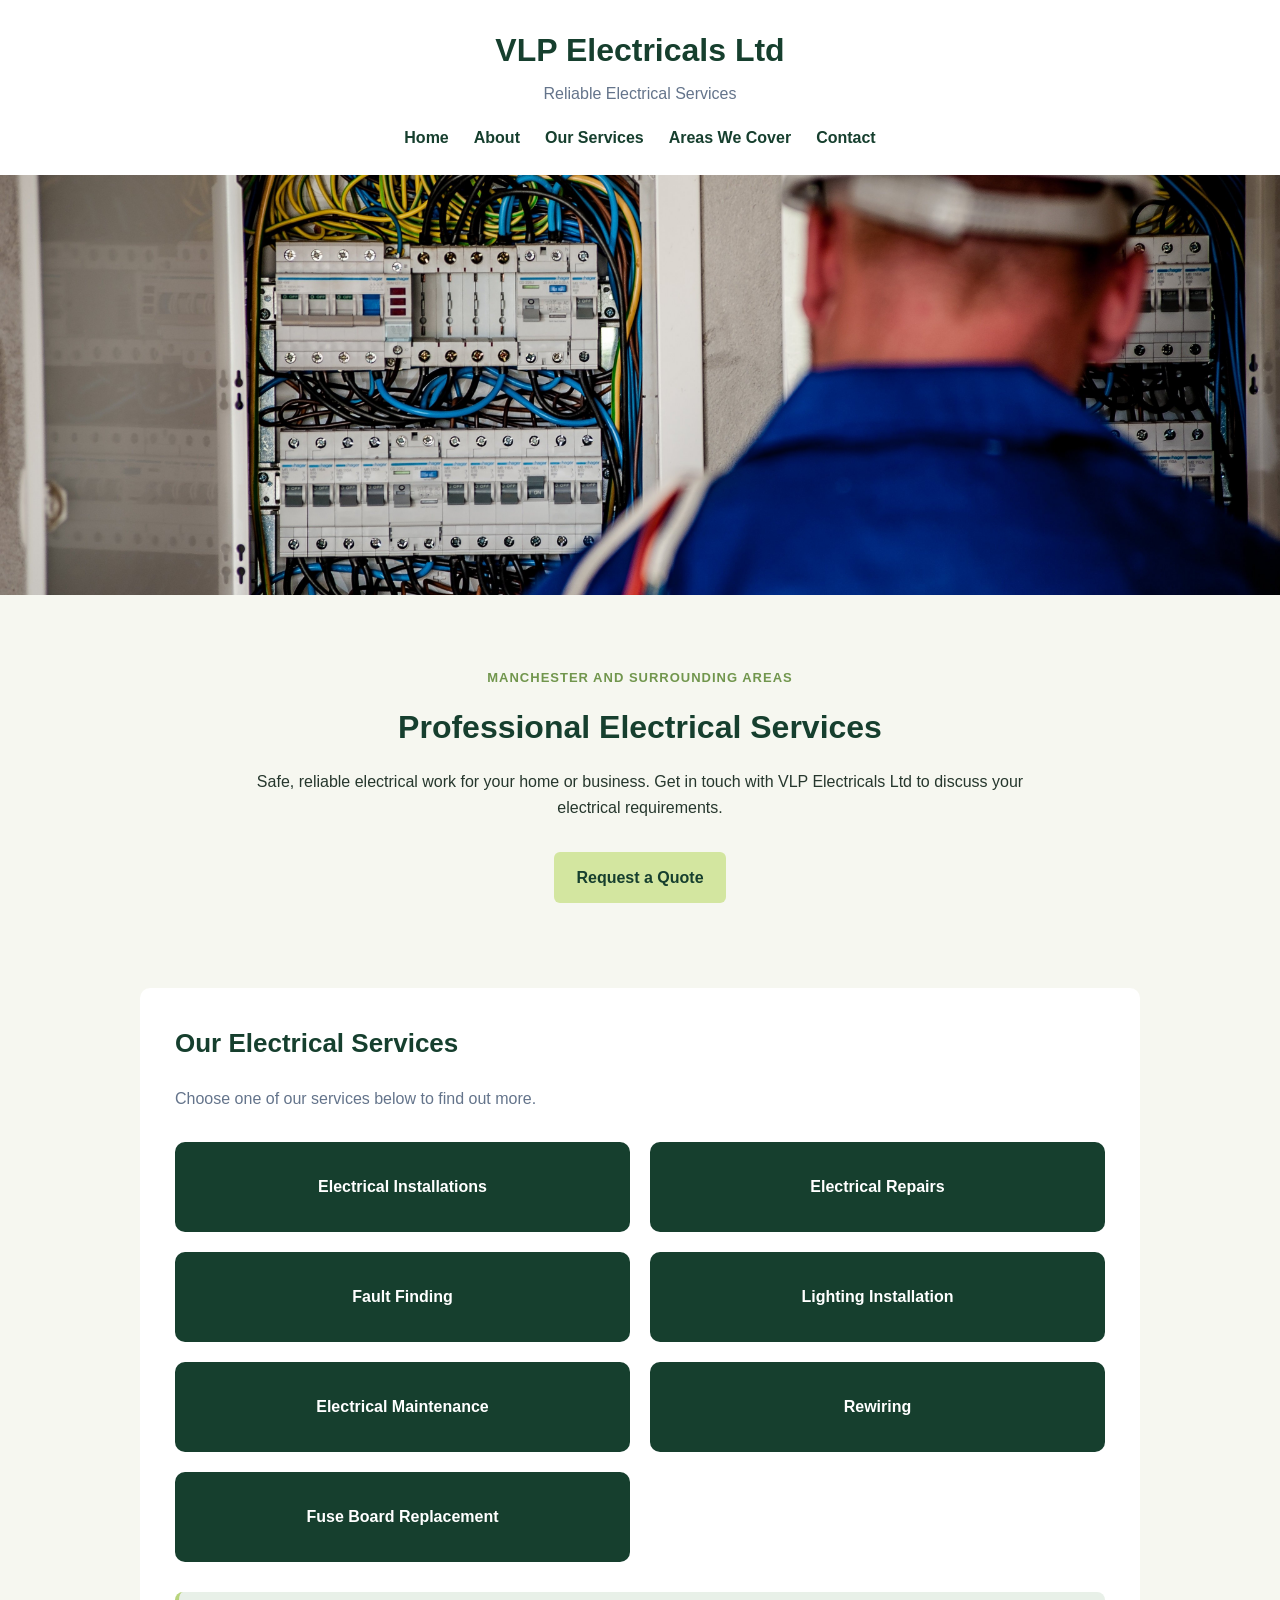
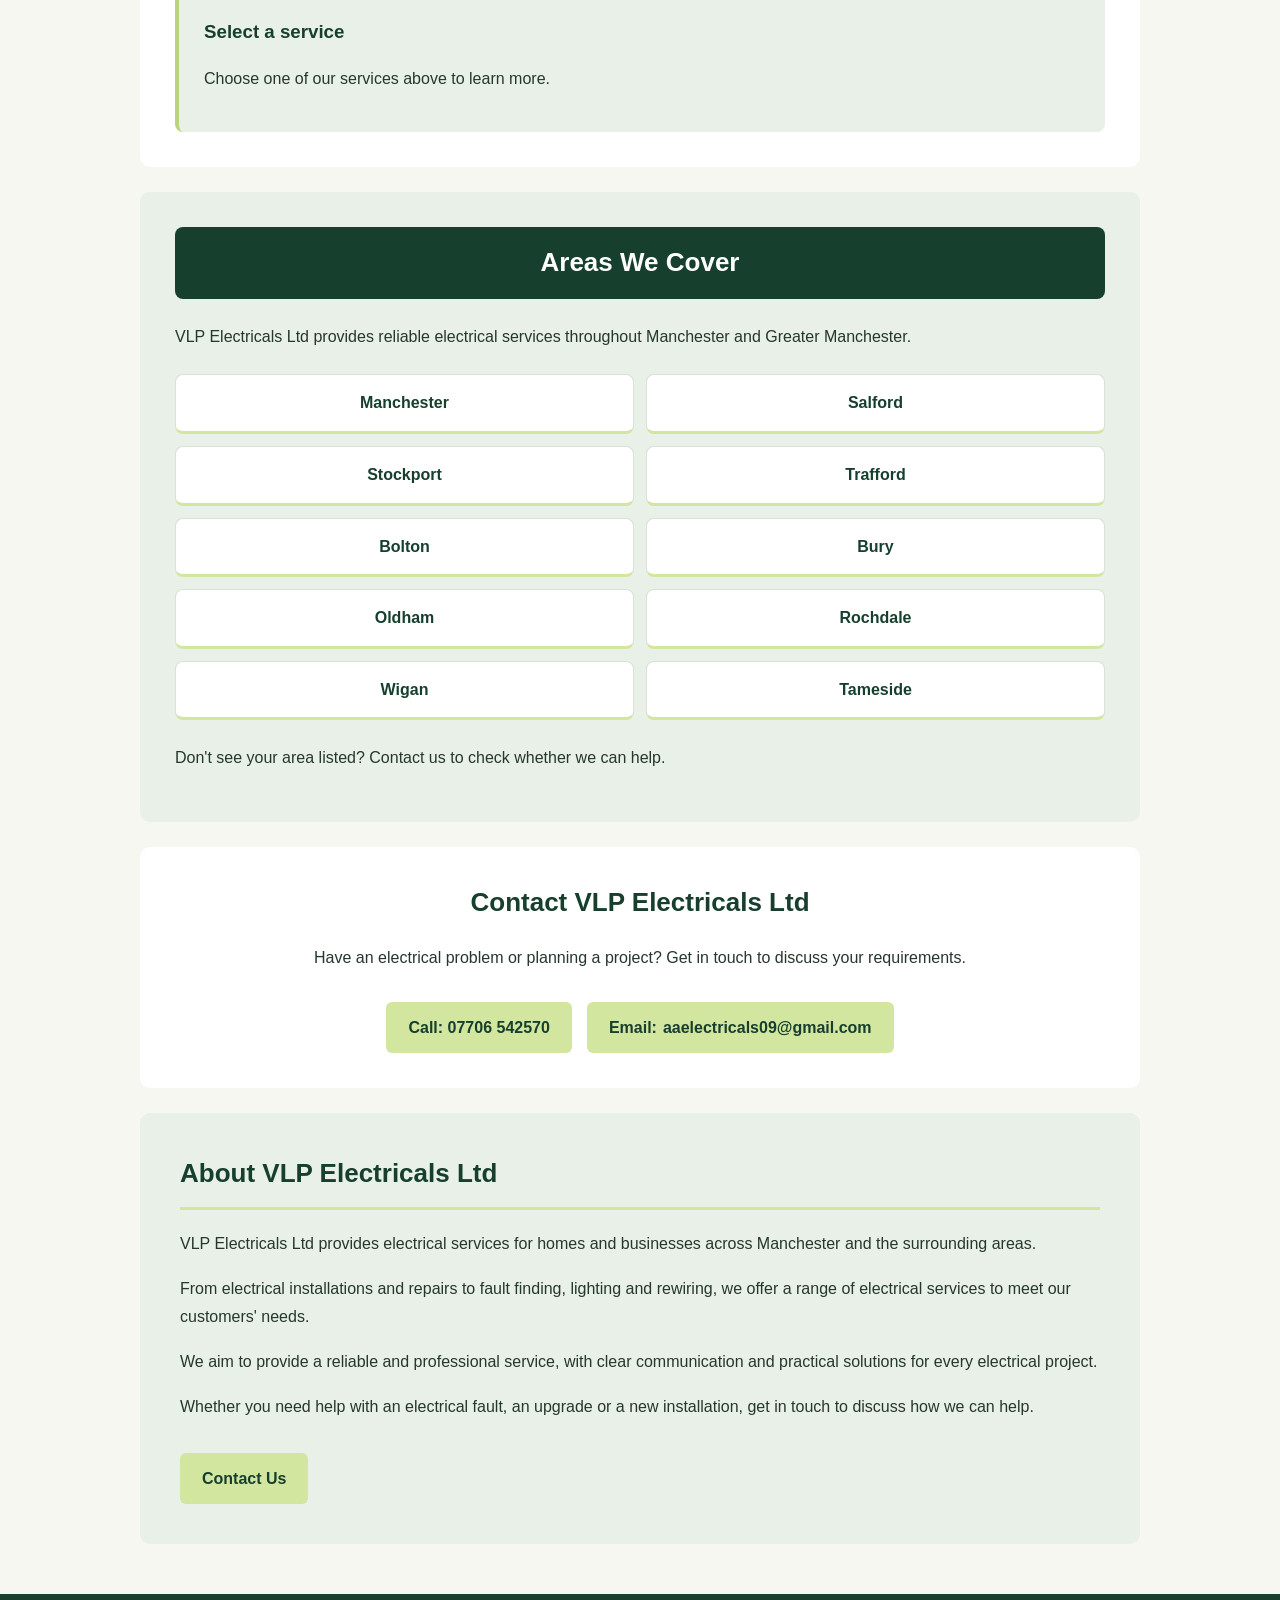
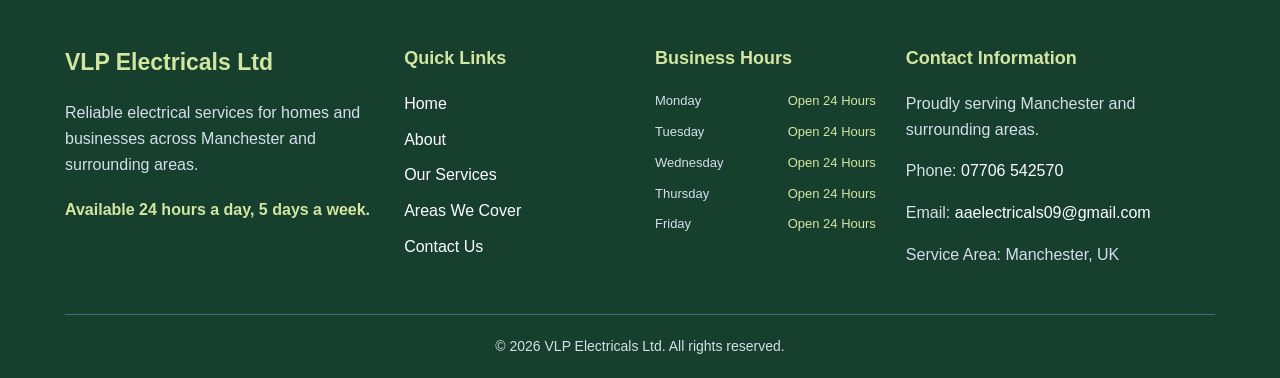
==== index.html @ bc50b450 "Initial commit - VLP Electricals website" ====
<!DOCTYPE html>
<html lang="en">

<head>
    <meta charset="UTF-8">
    <meta name="viewport" content="width=device-width, initial-scale=1.0">

    <title>VLP Electricals Ltd | Electrical Services Manchester</title>

    <meta name="description"
        content="VLP Electricals Ltd  provides electrical services across Manchester and surrounding areas. Contact us for a quote.">

    <link rel="stylesheet" href="style.css">
</head>

<body>

    <!-- Business heading -->
    <header class="site-header">
        <h1>VLP Electricals Ltd </h1>
        <p>Reliable Electrical Services</p>

<nav class="navigation">
    <a href="index.html">Home</a>
    <a href="about.html">About</a>
    <a href="services.html">Our Services</a>
    <a href="areas.html">Areas We Cover</a>
    <a href="contact.html">Contact</a>
</nav>
    </header>

 <main>

        <!-- Background photograph, separate from the heading -->
        <section class="hero-image">
            <img
                src="image/jarmoluk-electrician-2755682.jpg"
                alt="Electrician carrying out electrical work">
        </section>


        <!-- Introduction -->
        <section class="introduction">
            <p class="location-label">Manchester and surrounding areas</p>

            <h2>Professional Electrical Services</h2>

            <p>
                Safe, reliable electrical work for your home or business.
                Get in touch with VLP Electricals Ltd to discuss your
                electrical requirements.
            </p>

          <a href="contact.html" class="button">
                 Request a Quote
          </a>
        </section>


        <!-- Services -->
        <section id="services" class="content-section">

            <h2>Our Electrical Services</h2>

            <p class="section-intro">
                Choose one of our services below to find out more.
            </p>

            <ul class="service-list">

                <li>
                    <button type="button" class="service-button"
                        data-service="installations">
                        Electrical Installations
                    </button>
                </li>

                <li>
                    <button type="button" class="service-button"
                        data-service="repairs">
                        Electrical Repairs
                    </button>
                </li>

                <li>
                    <button type="button" class="service-button"
                        data-service="fault-finding">
                        Fault Finding
                    </button>
                </li>

                <li>
                    <button type="button" class="service-button"
                        data-service="lighting">
                        Lighting Installation
                    </button>
                </li>

                <li>
                    <button type="button" class="service-button"
                        data-service="maintenance">
                        Electrical Maintenance
                    </button>
                </li>

                <li>
                    <button type="button" class="service-button"
                        data-service="rewiring">
                        Rewiring
                    </button>
                </li>

                <li>
                    <button type="button" class="service-button"
                        data-service="fuse-board">
                        Fuse Board Replacement
                    </button>
                </li>

            </ul>


            <!-- JavaScript displays service descriptions here -->
            <div id="service-details" aria-live="polite">

                <h3>Select a service</h3>

                <p>
                    Choose one of our services above to learn more.
                </p>

            </div>

        </section>


        <!-- Areas covered -->
       <section id="areas" class="content-section areas-section">

    <h2>Areas We Cover</h2>

    <p>
        VLP Electricals Ltd provides reliable electrical services
        throughout Manchester and Greater Manchester.
    </p>

    <ul class="area-list">
        <li>Manchester</li>
        <li>Salford</li>
        <li>Stockport</li>
        <li>Trafford</li>
        <li>Bolton</li>
        <li>Bury</li>
        <li>Oldham</li>
        <li>Rochdale</li>
        <li>Wigan</li>
        <li>Tameside</li>
    </ul>

    <p>
        Don't see your area listed? Contact us to check
        whether we can help.
    </p>

</section>


        <!-- Contact -->
        <section id="contact" class="content-section contact-section">

            <h2>Contact VLP Electricals Ltd </h2>

            <p>
                Have an electrical problem or planning a project?
                Get in touch to discuss your requirements.
            </p>

            <div class="contact-buttons">

    <a href="tel:+447706542570" class="button">
        Call: 07706 542570
    </a>

    <p class="contact-email">
        <strong>Email:</strong>
        <a href="https://mail.google.com/mail/?view=cm&amp;fs=1&amp;to=aaelectricals09@gmail.com"
           target="_blank"
           rel="noopener noreferrer">
            aaelectricals09@gmail.com
        </a>
    </p>

</div>

        </section>


<!-- About Us -->
<section id="about" class="content-section about-section">

    <h2>About VLP Electricals Ltd</h2>

    <p>
        VLP Electricals Ltd provides electrical services
        for homes and businesses across Manchester and
        the surrounding areas.
    </p>

    <p>
        From electrical installations and repairs to fault
        finding, lighting and rewiring, we offer a range of
        electrical services to meet our customers' needs.
    </p>

    <p>
        We aim to provide a reliable and professional service,
        with clear communication and practical solutions
        for every electrical project.
    </p>

    <p>
        Whether you need help with an electrical fault,
        an upgrade or a new installation, get in touch
        to discuss how we can help.
    </p>

    <a href="contact.html" class="button">
    Contact Us
    </a>

</section>


    </main>


    <!-- Footer -->
    

<footer class="site-footer">

    <div class="footer-container">

        <!-- Business information -->
        <div class="footer-column footer-brand">
            <h2>VLP Electricals Ltd</h2>

            <p>
                Reliable electrical services for homes and
                businesses across Manchester and surrounding areas.
            </p>

            <p class="availability">
                Available 24 hours a day, 5 days a week.
            </p>
        </div>


        <!-- Quick links -->
        <div class="footer-column">

    <h3>Quick Links</h3>

    <ul>
        <li><a href="index.html">Home</a></li>
        <li><a href="about.html">About</a></li>
        <li><a href="services.html">Our Services</a></li>
        <li><a href="areas.html">Areas We Cover</a></li>
        <li><a href="contact.html">Contact Us</a></li>
    </ul>

</div>


        <!-- Business hours -->
        <div class="footer-column">
            <h3>Business Hours</h3>

            <ul class="business-hours">
                <li><span>Monday</span><span>Open 24 Hours</span></li>
                <li><span>Tuesday</span><span>Open 24 Hours</span></li>
                <li><span>Wednesday</span><span>Open 24 Hours</span></li>
                <li><span>Thursday</span><span>Open 24 Hours</span></li>
                <li><span>Friday</span><span>Open 24 Hours</span></li>
            </ul>
        </div>


        <!-- Contact information -->
        <div class="footer-column">
            <h3>Contact Information</h3>

            <p>
                Proudly serving Manchester and surrounding areas.
            </p>

            <p>
                Phone:
                <a href="tel:+447706542570">
                    07706 542570
                </a>
            </p>
    <p>
    Email:
    <a href="https://mail.google.com/mail/?view=cm&amp;fs=1&amp;to=aaelectricals09@gmail.com"
       target="_blank"
       rel="noopener noreferrer">
        aaelectricals09@gmail.com
    </a>
</p>
              </p>
            <p>Service Area: Manchester, UK</p>
        </div>

    </div>


    <div class="footer-bottom">
        <p>
            &copy; 2026 VLP Electricals Ltd.
            All rights reserved.
        </p>
    </div>

</footer>
<script src="script.js"></script>

</body>
</html>
---- style.css ----
/* =================================
   1. GENERAL SETTINGS
================================= */

:root {
    --forest-green: #163F2E;
    --sage-green: #D3E6A0;
    --sage-dark: #B8D47C;
    --warm-white: #F6F7F0;
    --soft-green: #E8F0E8;
    --text-color: #26372D;
    --muted-color: #64748b;
    --border-color: #D8E2D8;
}

* {
    box-sizing: border-box;
}

html {
    scroll-behavior: smooth;
}

body {
    margin: 0;
    font-family: Arial, sans-serif;
    line-height: 1.6;
    color: var(--text-color);
    background-color: var(--warm-white);
}


/* =================================
   2. BUSINESS HEADER
================================= */

.site-header {
    background-color: white;
    color: var(--forest-green);
    text-align: center;
    padding: 25px 20px;
}

.site-header h1 {
    margin: 0;
    font-size: 32px;
}

.site-header p {
    margin: 5px 0 15px;
    color: var(--muted-color);
}


/* =================================
   3. NAVIGATION
================================= */

.navigation {
    display: flex;
    justify-content: center;
    flex-wrap: wrap;
    gap: 25px;
    margin-top: 18px;
}

.navigation a {
    color: var(--forest-green);
    text-decoration: none;
    font-weight: bold;
}

.navigation a:hover {
    color: #71964D;
}


/* =================================
   4. HERO IMAGE
================================= */

.hero-image {
    width: 100%;
    height: 420px;
    overflow: hidden;
}

.hero-image img {
    width: 100%;
    height: 100%;
    object-fit: cover;
    object-position: center;
    display: block;
}


/* =================================
   5. INTRODUCTION
================================= */

.introduction {
    text-align: center;
    padding: 60px 20px;
    max-width: 850px;
    margin: auto;
}

.location-label {
    color: #71964D;
    font-weight: bold;
    text-transform: uppercase;
    letter-spacing: 1px;
    font-size: 13px;
}

.introduction h2 {
    color: var(--forest-green);
    font-size: 32px;
    margin: 10px 0;
}


/* =================================
   6. GENERAL SECTIONS
================================= */

.content-section {
    max-width: 1000px;
    margin: 25px auto;
    padding: 35px;
    background-color: white;
    border-radius: 10px;
}

.content-section h2 {
    color: var(--forest-green);
    margin-top: 0;
    font-size: 26px;
}

.section-intro {
    color: var(--muted-color);
}


/* =================================
   7. SERVICES
================================= */

.service-list {
    list-style: none;
    padding: 0;
    margin: 25px 0;

    display: grid;
    grid-template-columns: repeat(2, 1fr);
    gap: 15px;
}

.service-button {
    width: 100%;
    min-height: 65px;
    padding: 15px;

    background-color: var(--forest-green);
    color: white;

    border: none;
    border-radius: 8px;

    font-size: 16px;
    font-weight: bold;

    cursor: pointer;
    transition: background-color 0.2s ease;
}

.service-button:hover {
    background-color: var(--sage-green);
    color: var(--forest-green);
}

.service-button:focus-visible {
    outline: 3px solid var(--sage-green);
    outline-offset: 3px;
}


/* Service descriptions */

#service-details {
    background-color: var(--soft-green);
    padding: 25px;
    border-radius: 8px;
    border-left: 4px solid var(--sage-dark);
    margin-top: 25px;
}

#service-details h3 {
    color: var(--forest-green);
    margin-top: 0;
}


/* =================================
   8. AREAS WE COVER
================================= */

.areas-section {
    background-color: var(--soft-green);
}

.areas-section h2 {
    text-align: center;
    background-color: var(--forest-green);
    color: white;

    padding: 15px 20px;
    border-radius: 8px;

    margin-top: 0;
    margin-bottom: 25px;
}

.area-list {
    list-style: none;
    padding: 0;
    margin: 25px 0;

    display: grid;
    grid-template-columns: repeat(2, 1fr);
    gap: 12px;
}

.area-list li {
    background-color: white;
    color: var(--forest-green);

    border: 1px solid var(--border-color);
    border-bottom: 3px solid var(--sage-green);
    border-radius: 8px;

    padding: 15px;
    text-align: center;
    font-weight: bold;
    font-size: 16px;
}


/* =================================
   9. GENERAL BUTTONS
================================= */

.button {
    display: inline-block;

    background-color: var(--sage-green);
    color: var(--forest-green);

    text-decoration: none;
    font-weight: bold;

    padding: 13px 22px;
    border-radius: 6px;

    margin-top: 15px;
    transition: background-color 0.2s ease;
}

.button:hover {
    background-color: var(--sage-dark);
}


/* =================================
   10. CONTACT SECTION
================================= */

.contact-section {
    text-align: center;
}

.contact-buttons {
    display: flex;
    justify-content: center;
    align-items: center;
    flex-wrap: wrap;
    gap: 15px;
}

/* Contact email label */

.contact-email {
    display: inline-flex;
    align-items: center;
    justify-content: center;
    flex-wrap: wrap;
    gap: 6px;

    background-color: #D3E6A0;
    color: var(--forest-green);

    padding: 13px 22px;
    border-radius: 6px;
    margin: 15px 0 0;
}

.contact-email a {
    color: var(--forest-green);
    font-weight: bold;
    text-decoration: none;
}

.contact-email a:hover {
    color: #2E7052;
}

/* Email button, when used */

.email-button {
    background-color: var(--forest-green);
    color: white;
}

.email-button:hover {
    background-color: #2E7052;
}


/* =================================
   11. FOOTER
================================= */

.site-footer {
    background-color: var(--forest-green);
    color: white;

    padding: 50px 25px 20px;
    margin-top: 50px;

    text-align: left;
}

.footer-container {
    max-width: 1150px;
    margin: auto;

    display: grid;
    grid-template-columns: 1.4fr 1fr 1fr 1.4fr;
    gap: 30px;
}

.footer-column h2 {
    color: var(--sage-green);
    font-size: 23px;
    margin-top: 0;
}

.footer-column h3 {
    color: var(--sage-green);
    font-size: 18px;
    margin-top: 0;
}

.footer-column p {
    color: #D5DFE9;
    margin-bottom: 12px;
}

.footer-column ul {
    list-style: none;
    padding: 0;
    margin: 0;
}

.footer-column li {
    margin-bottom: 10px;
}

.footer-column a {
    color: white;
    text-decoration: none;
}

.footer-column a:hover {
    color: var(--sage-green);
}


/* Footer availability */

.availability {
    color: var(--sage-green) !important;
    font-weight: bold;
    margin-top: 20px;
}


/* Business hours */

.business-hours {
    list-style: none;
    padding: 0;
    margin: 0;
}

.business-hours li {
    display: flex;
    justify-content: space-between;
    gap: 12px;

    margin-bottom: 10px;
    color: #D5DFE9;
    font-size: 13px;
}

.business-hours li span:last-child {
    color: var(--sage-green);
    white-space: nowrap;
}


/* Footer copyright */

.footer-bottom {
    max-width: 1150px;
    margin: 35px auto 0;
    padding-top: 20px;

    border-top: 1px solid #526477;
    text-align: center;
}

.footer-bottom p {
    color: #D5DFE9;
    margin: 0;
    font-size: 14px;
}


/* =================================
   12. RESPONSIVE DESIGN
================================= */

/* Tablets */

@media (max-width: 700px) {

    .footer-container {
        grid-template-columns: repeat(2, 1fr);
        gap: 30px 20px;
    }

}

/* Mobile phones */

@media (max-width: 600px) {

    .site-header h1 {
        font-size: 25px;
    }

    .navigation {
        gap: 15px;
    }

    .hero-image {
        height: 250px;
    }

    .introduction {
        padding: 40px 20px;
    }

    .introduction h2 {
        font-size: 25px;
    }

    .content-section {
        margin: 15px;
        padding: 22px;
    }

    .service-list {
        grid-template-columns: 1fr;
    }

    .service-button {
        min-height: 55px;
    }

    .area-list {
        grid-template-columns: 1fr;
    }

    .contact-buttons {
        flex-direction: column;
    }

    .contact-buttons .button {
        width: 100%;
    }

}

/* Smaller mobile phones */

@media (max-width: 450px) {

    .footer-container {
        grid-template-columns: 1fr;
    }

    .business-hours li {
        flex-wrap: wrap;
    }

}

/* About Us section */

.about-section {
    background-color: #E8F0E8;
    padding: 40px;
}

.about-section h2 {
    color: #163F2E;
    border-bottom: 3px solid #D3E6A0;
    padding-bottom: 12px;
    margin-bottom: 20px;
}

.about-section p {
    color: #26372D;
    font-size: 16px;
    line-height: 1.8;
}

.about-section .button {
    margin-top: 15px;
}

/* Why Choose Us */ 

.why-choose-section {
    background-color: white;
}

.why-choose-section h2 {
    color: var(--forest-green);
    margin-bottom: 15px;
}

.benefit-grid {
    display: grid;
    grid-template-columns: repeat(2, 1fr);
    gap: 20px;
    margin: 30px 0;
}

.benefit-card {
    background-color: var(--soft-green);
    padding: 25px;
    border-radius: 8px;
    border-left: 4px solid var(--sage-green);
}

.benefit-card h3 {
    color: var(--forest-green);
    margin-top: 0;
}

.benefit-card p {
    color: var(--text-color);
    line-height: 1.7;
}

@media (max-width: 600px) {
    .benefit-grid {
        grid-template-columns: 1fr;
    }
}

/* Our Commitment to Safety */

.safety-section {
    background-color: var(--soft-green);
    border-left: 5px solid var(--sage-green);
}

.safety-section h2 {
    color: var(--forest-green);
    border-bottom: 2px solid var(--sage-green);
    padding-bottom: 12px;
}

.safety-section p {
    color: var(--text-color);
    line-height: 1.8;
    margin-bottom: 15px;
}

/* SERVICES PAGE - SERVICE NAVIGATION */

.service-list {
    list-style: none;
    padding: 0;
    margin: 30px 0;

    display: grid;
    grid-template-columns: repeat(2, minmax(0, 1fr));
    gap: 20px;
}

.service-list li {
    margin: 0;
}

.service-list .service-button {
    display: flex;
    align-items: center;
    justify-content: center;

    width: 100%;
    min-height: 90px;
    padding: 20px;

    background-color: #163F2E;
    color: #FFFFFF;

    border-radius: 10px;
    text-decoration: none;
    text-align: center;
    font-weight: bold;
    font-size: 16px;

    transition: 0.2s ease;
}

.service-list .service-button:hover {
    background-color: #D3E6A0;
    color: #163F2E;
    transform: translateY(-3px);
}

/* INDIVIDUAL SERVICE DESCRIPTIONS */

.service-detail {
    background-color: #FFFFFF;
    padding: 40px;
    margin: 35px auto;
    border-left: 5px solid #D3E6A0;
    border-radius: 10px;
    scroll-margin-top: 25px;
}

.service-detail h2 {
    color: #163F2E;
    font-size: 27px;
    border-bottom: 2px solid #E8F0E8;
    padding-bottom: 15px;
}

.service-detail h3 {
    color: #163F2E;
}

.service-detail p,
.service-detail li {
    line-height: 1.8;
}

.service-detail li {
    margin-bottom: 10px;
}

/* MOBILE */

@media (max-width: 600px) {
    .service-list {
        grid-template-columns: 1fr;
    }

    .service-list .service-button {
        min-height: 65px;
    }

    .service-detail {
        padding: 23px;
        margin: 20px 15px;
    }
}

/* =================================
   CONTACT PAGE
================================= */

.enquiry-section {
    background-color: #E8F0E8;
    padding: 40px;
}

.enquiry-section h2 {
    color: var(--forest-green);
    text-align: center;
    font-size: 28px;
    margin-bottom: 12px;
}

.enquiry-section > p {
    text-align: center;
    color: var(--text-color);
    margin-bottom: 30px;
}


/* Contact details */

.contact-section a {
    color: var(--forest-green);
    font-weight: bold;
}


/* Form container */

.enquiry-section form {
    max-width: 750px;
    margin: 30px auto 0;
    padding: 30px;
    background-color: #FFFFFF;
    border-radius: 12px;
    box-shadow: 0 3px 12px rgba(22, 63, 46, 0.08);
}

.enquiry-section form [hidden] {
    display: none !important;
}


/* Individual form fields */

.form-group {
    margin-bottom: 22px;
}

.form-group label {
    display: block;
    margin-bottom: 8px;
    color: var(--forest-green);
    font-weight: bold;
    font-size: 15px;
}


/* Input fields, dropdowns and message box */

.form-group input,
.form-group select,
.form-group textarea {
    width: 100%;
    padding: 13px 15px;

    border: 1px solid #D8E2D8;
    border-radius: 7px;

    background-color: #F6F7F0;
    color: var(--text-color);

    font-family: Arial, sans-serif;
    font-size: 15px;
}


/* Message box */

.form-group textarea {
    resize: vertical;
    min-height: 150px;
}


/* Focus effect */

.form-group input:focus,
.form-group select:focus,
.form-group textarea:focus {
    outline: none;
    border-color: var(--forest-green);
    box-shadow: 0 0 0 3px rgba(211, 230, 160, 0.5);
    background-color: #FFFFFF;
}


/* Placeholder text */

.form-group input::placeholder,
.form-group textarea::placeholder {
    color: #8A978D;
}


/* Submit button */

.enquiry-section button.button {
    display: inline-block;
    width: 100%;
    padding: 15px;

    background-color: var(--forest-green);
    color: #FFFFFF;

    border: none;
    border-radius: 7px;

    font-family: Arial, sans-serif;
    font-size: 16px;
    font-weight: bold;

    cursor: pointer;
    transition: background-color 0.2s ease;
}

.enquiry-section button.button:hover {
    background-color: #2E7052;
    color: #FFFFFF;
}


/* Form note */

.form-note {
    margin-top: 15px;
    font-size: 13px;
    color: var(--muted-color);
}


/* Mobile layout */

@media (max-width: 600px) {

    .enquiry-section {
        margin: 15px;
        padding: 20px;
    }

    .enquiry-section form {
        padding: 20px 15px;
    }

    .enquiry-section h2 {
        font-size: 23px;
    }

    .form-group input,
    .form-group select,
    .form-group textarea {
        font-size: 16px;
    }

}
/* Areas map */

.map-section {
    text-align: center;
}

.map-section h2 {
    color: var(--forest-green);
}

.map-container {
    width: 100%;
    overflow: hidden;
    border-radius: 10px;
    margin-top: 25px;
}

.map-container iframe {
    width: 100%;
    height: 400px;
    border: 0;
    display: block;
}

@media (max-width: 600px) {
    .map-container iframe {
        height: 300px;
    }
}
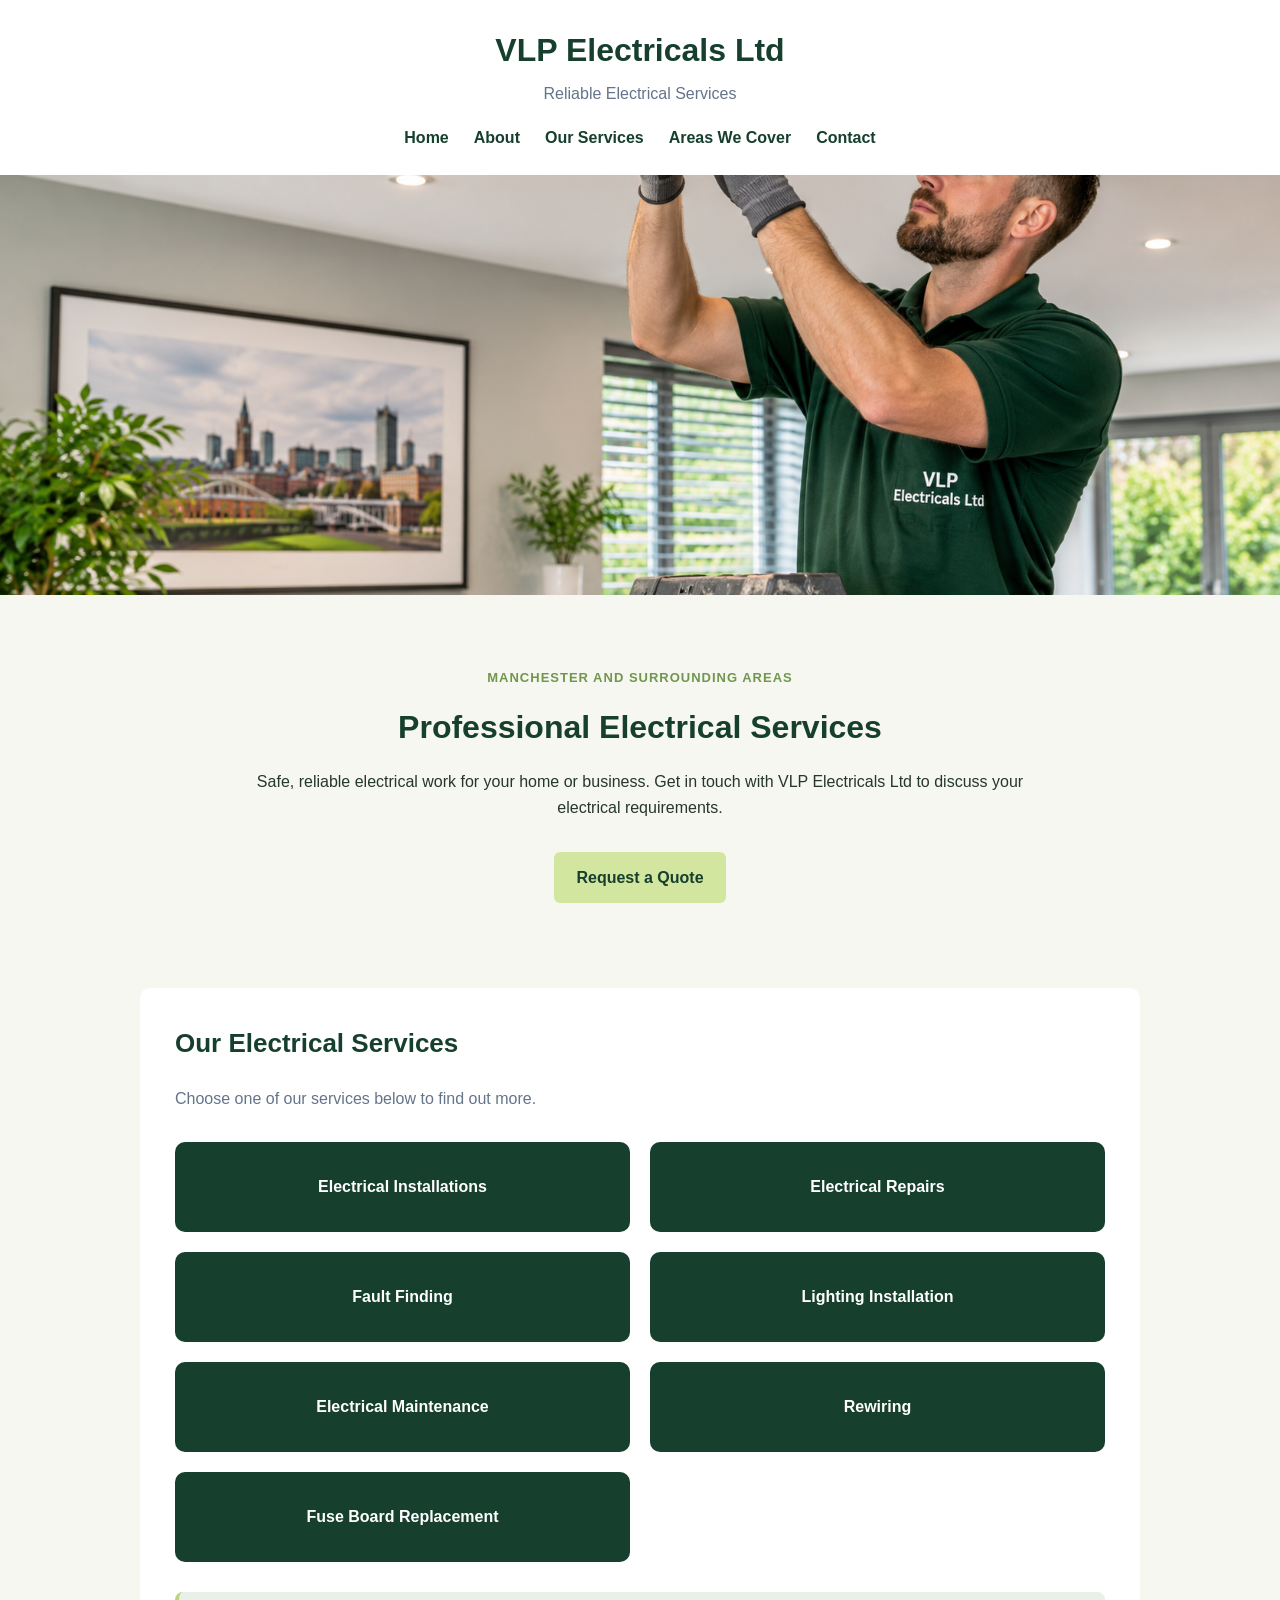
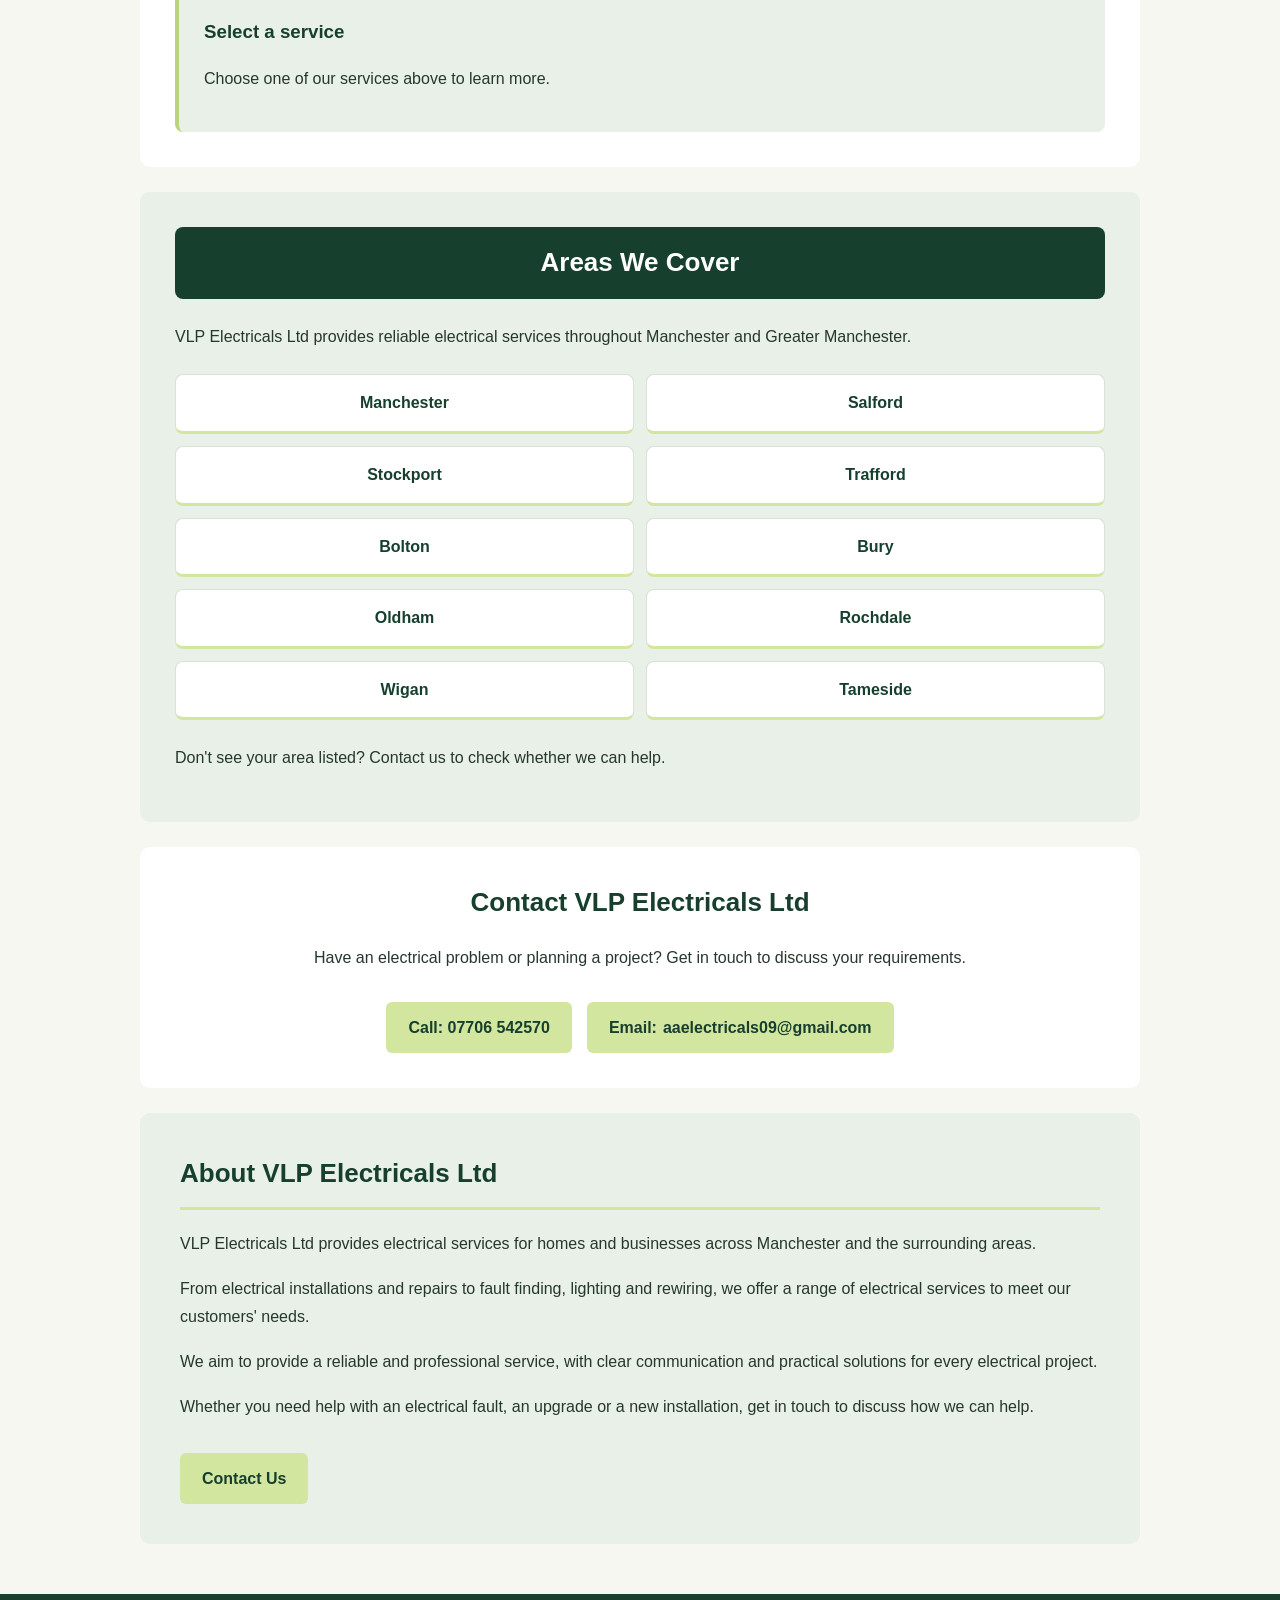
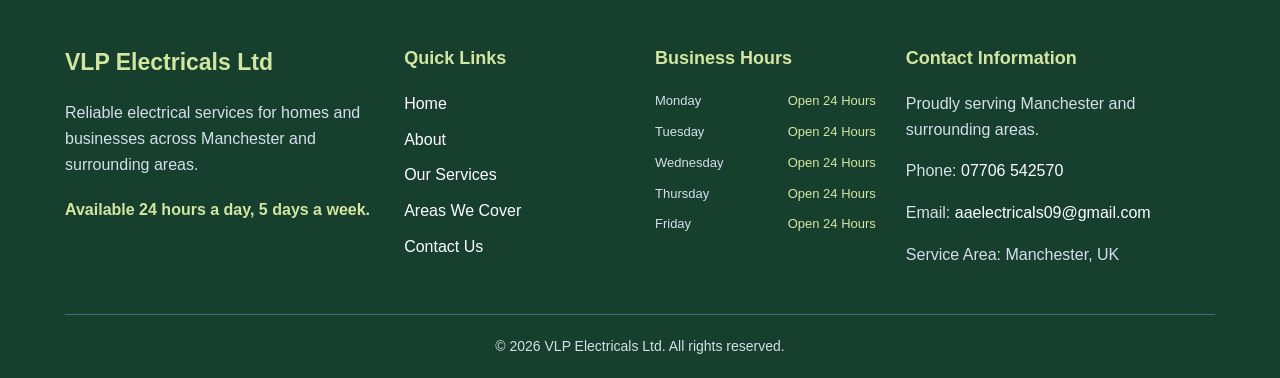
==== commit c80c0e56: "Uptaded htmls" ====
--- a/index.html
+++ b/index.html
@@ -1,4 +1,3 @@
-
 
 <!DOCTYPE html>
 <html lang="en">
@@ -10,7 +9,7 @@
     <title>VLP Electricals Ltd | Electrical Services Manchester</title>
 
     <meta name="description"
-        content="VLP Electricals Ltd  provides electrical services across Manchester and surrounding areas. Contact us for a quote.">
+        content="VLP Electricals Ltd provides electrical services across Manchester and surrounding areas. Contact us for a quote.">
 
     <link rel="stylesheet" href="style.css">
 </head>
@@ -19,31 +18,45 @@
 
     <!-- Business heading -->
     <header class="site-header">
-        <h1>VLP Electricals Ltd </h1>
+
+        <h1>VLP Electricals Ltd</h1>
         <p>Reliable Electrical Services</p>
 
-<nav class="navigation">
-    <a href="index.html">Home</a>
-    <a href="about.html">About</a>
-    <a href="services.html">Our Services</a>
-    <a href="areas.html">Areas We Cover</a>
-    <a href="contact.html">Contact</a>
-</nav>
+        <!-- Main navigation -->
+        <nav class="navigation" aria-label="Main navigation">
+            <a href="index.html">Home</a>
+            <a href="about.html">About</a>
+            <a href="services.html">Our Services</a>
+            <a href="areas.html">Areas We Cover</a>
+            <a href="contact.html">Contact</a>
+        </nav>
+
     </header>
 
- <main>
-
-        <!-- Background photograph, separate from the heading -->
+
+    <main>
+
+        <!-- Hero image -->
         <section class="hero-image">
+
             <img
-                src="image/jarmoluk-electrician-2755682.jpg"
-                alt="Electrician carrying out electrical work">
+                src="image/Professional Electrician Installing Ceiling Light.png"
+                alt="VLP electrician installing modern ceiling lighting"
+                width="1200"
+                height="800"
+                fetchpriority="high"
+                loading="eager"
+                decoding="async">
+
         </section>
 
 
         <!-- Introduction -->
         <section class="introduction">
-            <p class="location-label">Manchester and surrounding areas</p>
+
+            <p class="location-label">
+                Manchester and surrounding areas
+            </p>
 
             <h2>Professional Electrical Services</h2>
 
@@ -53,9 +66,10 @@
                 electrical requirements.
             </p>
 
-          <a href="contact.html" class="button">
-                 Request a Quote
-          </a>
+            <a href="contact.html" class="button">
+                Request a Quote
+            </a>
+
         </section>
 
 
@@ -137,40 +151,40 @@
 
 
         <!-- Areas covered -->
-       <section id="areas" class="content-section areas-section">
-
-    <h2>Areas We Cover</h2>
-
-    <p>
-        VLP Electricals Ltd provides reliable electrical services
-        throughout Manchester and Greater Manchester.
-    </p>
-
-    <ul class="area-list">
-        <li>Manchester</li>
-        <li>Salford</li>
-        <li>Stockport</li>
-        <li>Trafford</li>
-        <li>Bolton</li>
-        <li>Bury</li>
-        <li>Oldham</li>
-        <li>Rochdale</li>
-        <li>Wigan</li>
-        <li>Tameside</li>
-    </ul>
-
-    <p>
-        Don't see your area listed? Contact us to check
-        whether we can help.
-    </p>
-
-</section>
+        <section id="areas" class="content-section areas-section">
+
+            <h2>Areas We Cover</h2>
+
+            <p>
+                VLP Electricals Ltd provides reliable electrical services
+                throughout Manchester and Greater Manchester.
+            </p>
+
+            <ul class="area-list">
+                <li>Manchester</li>
+                <li>Salford</li>
+                <li>Stockport</li>
+                <li>Trafford</li>
+                <li>Bolton</li>
+                <li>Bury</li>
+                <li>Oldham</li>
+                <li>Rochdale</li>
+                <li>Wigan</li>
+                <li>Tameside</li>
+            </ul>
+
+            <p>
+                Don't see your area listed? Contact us to check
+                whether we can help.
+            </p>
+
+        </section>
 
 
         <!-- Contact -->
         <section id="contact" class="content-section contact-section">
 
-            <h2>Contact VLP Electricals Ltd </h2>
+            <h2>Contact VLP Electricals Ltd</h2>
 
             <p>
                 Have an electrical problem or planning a project?
@@ -179,153 +193,160 @@
 
             <div class="contact-buttons">
 
-    <a href="tel:+447706542570" class="button">
-        Call: 07706 542570
-    </a>
-
-    <p class="contact-email">
-        <strong>Email:</strong>
-        <a href="https://mail.google.com/mail/?view=cm&amp;fs=1&amp;to=aaelectricals09@gmail.com"
-           target="_blank"
-           rel="noopener noreferrer">
-            aaelectricals09@gmail.com
-        </a>
-    </p>
-
-</div>
-
-        </section>
-
-
-<!-- About Us -->
-<section id="about" class="content-section about-section">
-
-    <h2>About VLP Electricals Ltd</h2>
-
-    <p>
-        VLP Electricals Ltd provides electrical services
-        for homes and businesses across Manchester and
-        the surrounding areas.
-    </p>
-
-    <p>
-        From electrical installations and repairs to fault
-        finding, lighting and rewiring, we offer a range of
-        electrical services to meet our customers' needs.
-    </p>
-
-    <p>
-        We aim to provide a reliable and professional service,
-        with clear communication and practical solutions
-        for every electrical project.
-    </p>
-
-    <p>
-        Whether you need help with an electrical fault,
-        an upgrade or a new installation, get in touch
-        to discuss how we can help.
-    </p>
-
-    <a href="contact.html" class="button">
-    Contact Us
-    </a>
-
-</section>
-
+                <a href="tel:+447706542570" class="button">
+                    Call: 07706 542570
+                </a>
+
+                <p class="contact-email">
+                    <strong>Email:</strong>
+
+                    <a href="mailto:aaelectricals09@gmail.com">
+                        aaelectricals09@gmail.com
+                    </a>
+                </p>
+
+            </div>
+
+        </section>
+
+
+        <!-- About Us -->
+        <section id="about" class="content-section about-section">
+
+            <h2>About VLP Electricals Ltd</h2>
+
+            <p>
+                VLP Electricals Ltd provides electrical services
+                for homes and businesses across Manchester and
+                the surrounding areas.
+            </p>
+
+            <p>
+                From electrical installations and repairs to fault
+                finding, lighting and rewiring, we offer a range of
+                electrical services to meet our customers' needs.
+            </p>
+
+            <p>
+                We aim to provide a reliable and professional service,
+                with clear communication and practical solutions
+                for every electrical project.
+            </p>
+
+            <p>
+                Whether you need help with an electrical fault,
+                an upgrade or a new installation, get in touch
+                to discuss how we can help.
+            </p>
+
+            <a href="contact.html" class="button">
+                Contact Us
+            </a>
+
+        </section>
 
     </main>
 
 
     <!-- Footer -->
-    
-
-<footer class="site-footer">
-
-    <div class="footer-container">
-
-        <!-- Business information -->
-        <div class="footer-column footer-brand">
-            <h2>VLP Electricals Ltd</h2>
-
-            <p>
-                Reliable electrical services for homes and
-                businesses across Manchester and surrounding areas.
-            </p>
-
-            <p class="availability">
-                Available 24 hours a day, 5 days a week.
-            </p>
+    <footer class="site-footer">
+
+        <div class="footer-container">
+
+            <!-- Business information -->
+            <div class="footer-column footer-brand">
+
+                <h2>VLP Electricals Ltd</h2>
+
+                <p>
+                    Reliable electrical services for homes and
+                    businesses across Manchester and surrounding areas.
+                </p>
+
+                <p class="availability">
+                    Available 24 hours a day, 5 days a week.
+                </p>
+
+            </div>
+
+
+            <!-- Quick links -->
+            <div class="footer-column">
+
+                <h3>Quick Links</h3>
+
+                <ul>
+                    <li><a href="index.html">Home</a></li>
+                    <li><a href="about.html">About</a></li>
+                    <li><a href="services.html">Our Services</a></li>
+                    <li><a href="areas.html">Areas We Cover</a></li>
+                    <li><a href="contact.html">Contact Us</a></li>
+                </ul>
+
+            </div>
+
+
+            <!-- Business hours -->
+            <div class="footer-column">
+
+                <h3>Business Hours</h3>
+
+                <ul class="business-hours">
+                    <li><span>Monday</span><span>Open 24 Hours</span></li>
+                    <li><span>Tuesday</span><span>Open 24 Hours</span></li>
+                    <li><span>Wednesday</span><span>Open 24 Hours</span></li>
+                    <li><span>Thursday</span><span>Open 24 Hours</span></li>
+                    <li><span>Friday</span><span>Open 24 Hours</span></li>
+                </ul>
+
+            </div>
+
+
+            <!-- Contact information -->
+            <div class="footer-column">
+
+                <h3>Contact Information</h3>
+
+                <p>
+                    Proudly serving Manchester and surrounding areas.
+                </p>
+
+                <p>
+                    Phone:
+                    <a href="tel:+447706542570">
+                        07706 542570
+                    </a>
+                </p>
+
+                <p>
+                    Email:
+                    <a href="mailto:aaelectricals09@gmail.com">
+                        aaelectricals09@gmail.com
+                    </a>
+                </p>
+
+                <p>Service Area: Manchester, UK</p>
+
+            </div>
+
         </div>
 
 
-        <!-- Quick links -->
-        <div class="footer-column">
-
-    <h3>Quick Links</h3>
-
-    <ul>
-        <li><a href="index.html">Home</a></li>
-        <li><a href="about.html">About</a></li>
-        <li><a href="services.html">Our Services</a></li>
-        <li><a href="areas.html">Areas We Cover</a></li>
-        <li><a href="contact.html">Contact Us</a></li>
-    </ul>
-
-</div>
-
-
-        <!-- Business hours -->
-        <div class="footer-column">
-            <h3>Business Hours</h3>
-
-            <ul class="business-hours">
-                <li><span>Monday</span><span>Open 24 Hours</span></li>
-                <li><span>Tuesday</span><span>Open 24 Hours</span></li>
-                <li><span>Wednesday</span><span>Open 24 Hours</span></li>
-                <li><span>Thursday</span><span>Open 24 Hours</span></li>
-                <li><span>Friday</span><span>Open 24 Hours</span></li>
-            </ul>
+        <!-- Copyright -->
+        <div class="footer-bottom">
+
+            <p>
+                &copy; 2026 VLP Electricals Ltd.
+                All rights reserved.
+            </p>
+
         </div>
 
-
-        <!-- Contact information -->
-        <div class="footer-column">
-            <h3>Contact Information</h3>
-
-            <p>
-                Proudly serving Manchester and surrounding areas.
-            </p>
-
-            <p>
-                Phone:
-                <a href="tel:+447706542570">
-                    07706 542570
-                </a>
-            </p>
-    <p>
-    Email:
-    <a href="https://mail.google.com/mail/?view=cm&amp;fs=1&amp;to=aaelectricals09@gmail.com"
-       target="_blank"
-       rel="noopener noreferrer">
-        aaelectricals09@gmail.com
-    </a>
-</p>
-              </p>
-            <p>Service Area: Manchester, UK</p>
-        </div>
-
-    </div>
-
-
-    <div class="footer-bottom">
-        <p>
-            &copy; 2026 VLP Electricals Ltd.
-            All rights reserved.
-        </p>
-    </div>
-
-</footer>
-<script src="script.js"></script>
+    </footer>
+
+
+    <!-- JavaScript -->
+    <script src="script.js"></script>
 
 </body>
-</html>+</html>
--- a/style.css
+++ b/style.css
@@ -1,9 +1,9 @@
-
-
-/* =================================
-   1. GENERAL SETTINGS
-================================= */
-
+/* =========================================================
+   WEBSITE STYLESHEET
+   Clean, consolidated version of the supplied style.css
+   ========================================================= */
+
+/* 1. Global settings */
 :root {
     --forest-green: #163F2E;
     --sage-green: #D3E6A0;
@@ -31,16 +31,12 @@
     background-color: var(--warm-white);
 }
 
-
-/* =================================
-   2. BUSINESS HEADER
-================================= */
-
+/* 2. Header */
 .site-header {
-    background-color: white;
-    color: var(--forest-green);
-    text-align: center;
     padding: 25px 20px;
+    background-color: #FFFFFF;
+    color: var(--forest-green);
+    text-align: center;
 }
 
 .site-header h1 {
@@ -53,11 +49,7 @@
     color: var(--muted-color);
 }
 
-
-/* =================================
-   3. NAVIGATION
-================================= */
-
+/* 3. Navigation */
 .navigation {
     display: flex;
     justify-content: center;
@@ -68,75 +60,64 @@
 
 .navigation a {
     color: var(--forest-green);
+    font-weight: bold;
     text-decoration: none;
-    font-weight: bold;
 }
 
 .navigation a:hover {
     color: #71964D;
 }
 
-
-/* =================================
-   4. HERO IMAGE
-================================= */
-
+/* 4. Hero image */
 .hero-image {
     width: 100%;
-    height: 420px;
+    height: clamp(250px, 35vw, 420px);
     overflow: hidden;
+    background-color: var(--soft-green);
 }
 
 .hero-image img {
+    display: block;
     width: 100%;
     height: 100%;
     object-fit: cover;
     object-position: center;
-    display: block;
-}
-
-
-/* =================================
-   5. INTRODUCTION
-================================= */
-
+}
+
+/* 5. Introduction */
 .introduction {
-    text-align: center;
+    max-width: 850px;
+    margin: 0 auto;
     padding: 60px 20px;
-    max-width: 850px;
-    margin: auto;
+    text-align: center;
 }
 
 .location-label {
     color: #71964D;
-    font-weight: bold;
+    font-size: 13px;
+    font-weight: bold;
+    letter-spacing: 1px;
     text-transform: uppercase;
-    letter-spacing: 1px;
-    font-size: 13px;
 }
 
 .introduction h2 {
+    margin: 10px 0;
     color: var(--forest-green);
     font-size: 32px;
-    margin: 10px 0;
-}
-
-
-/* =================================
-   6. GENERAL SECTIONS
-================================= */
-
+}
+
+/* 6. General content sections */
 .content-section {
     max-width: 1000px;
     margin: 25px auto;
     padding: 35px;
-    background-color: white;
+    background-color: #FFFFFF;
     border-radius: 10px;
 }
 
 .content-section h2 {
-    color: var(--forest-green);
     margin-top: 0;
+    color: var(--forest-green);
     font-size: 26px;
 }
 
@@ -144,128 +125,141 @@
     color: var(--muted-color);
 }
 
-
-/* =================================
-   7. SERVICES
-================================= */
-
+/* 7. Services navigation and buttons */
 .service-list {
+    display: grid;
+    grid-template-columns: repeat(2, minmax(0, 1fr));
+    gap: 20px;
+    margin: 30px 0;
+    padding: 0;
     list-style: none;
-    padding: 0;
-    margin: 25px 0;
-
-    display: grid;
-    grid-template-columns: repeat(2, 1fr);
-    gap: 15px;
+}
+
+.service-list li {
+    margin: 0;
 }
 
 .service-button {
+    display: flex;
+    align-items: center;
+    justify-content: center;
     width: 100%;
-    min-height: 65px;
-    padding: 15px;
-
+    min-height: 90px;
+    padding: 20px;
+    border: 0;
+    border-radius: 10px;
     background-color: var(--forest-green);
-    color: white;
-
-    border: none;
-    border-radius: 8px;
-
+    color: #FFFFFF;
+    font-family: inherit;
     font-size: 16px;
     font-weight: bold;
-
+    text-align: center;
+    text-decoration: none;
     cursor: pointer;
-    transition: background-color 0.2s ease;
+    transition: background-color 0.2s ease, color 0.2s ease, transform 0.2s ease;
 }
 
 .service-button:hover {
     background-color: var(--sage-green);
     color: var(--forest-green);
+    transform: translateY(-3px);
 }
 
 .service-button:focus-visible {
-    outline: 3px solid var(--sage-green);
+    outline: 3px solid var(--sage-dark);
     outline-offset: 3px;
 }
 
-
-/* Service descriptions */
-
+/* Service descriptions shown by the homepage script */
 #service-details {
+    margin-top: 25px;
+    padding: 25px;
+    border-left: 4px solid var(--sage-dark);
+    border-radius: 8px;
     background-color: var(--soft-green);
-    padding: 25px;
-    border-radius: 8px;
-    border-left: 4px solid var(--sage-dark);
-    margin-top: 25px;
 }
 
 #service-details h3 {
-    color: var(--forest-green);
     margin-top: 0;
-}
-
-
-/* =================================
-   8. AREAS WE COVER
-================================= */
-
+    color: var(--forest-green);
+}
+
+/* Individual service sections on services.html */
+.service-detail {
+    margin: 35px auto;
+    padding: 40px;
+    border-left: 5px solid var(--sage-green);
+    border-radius: 10px;
+    background-color: #FFFFFF;
+    scroll-margin-top: 25px;
+}
+
+.service-detail h2 {
+    padding-bottom: 15px;
+    border-bottom: 2px solid var(--soft-green);
+    color: var(--forest-green);
+    font-size: 27px;
+}
+
+.service-detail h3 {
+    color: var(--forest-green);
+}
+
+.service-detail p,
+.service-detail li {
+    line-height: 1.8;
+}
+
+.service-detail li {
+    margin-bottom: 10px;
+}
+
+/* 8. Areas we cover */
 .areas-section {
     background-color: var(--soft-green);
 }
 
 .areas-section h2 {
-    text-align: center;
-    background-color: var(--forest-green);
-    color: white;
-
+    margin-top: 0;
+    margin-bottom: 25px;
     padding: 15px 20px;
     border-radius: 8px;
-
-    margin-top: 0;
-    margin-bottom: 25px;
+    background-color: var(--forest-green);
+    color: #FFFFFF;
+    text-align: center;
 }
 
 .area-list {
+    display: grid;
+    grid-template-columns: repeat(2, minmax(0, 1fr));
+    gap: 12px;
+    margin: 25px 0;
+    padding: 0;
     list-style: none;
-    padding: 0;
-    margin: 25px 0;
-
-    display: grid;
-    grid-template-columns: repeat(2, 1fr);
-    gap: 12px;
 }
 
 .area-list li {
-    background-color: white;
-    color: var(--forest-green);
-
+    padding: 15px;
     border: 1px solid var(--border-color);
     border-bottom: 3px solid var(--sage-green);
     border-radius: 8px;
-
-    padding: 15px;
-    text-align: center;
-    font-weight: bold;
+    background-color: #FFFFFF;
+    color: var(--forest-green);
     font-size: 16px;
-}
-
-
-/* =================================
-   9. GENERAL BUTTONS
-================================= */
-
+    font-weight: bold;
+    text-align: center;
+}
+
+/* 9. General links styled as buttons */
 .button {
     display: inline-block;
-
-    background-color: var(--sage-green);
-    color: var(--forest-green);
-
-    text-decoration: none;
-    font-weight: bold;
-
+    margin-top: 15px;
     padding: 13px 22px;
     border-radius: 6px;
-
-    margin-top: 15px;
+    background-color: var(--sage-green);
+    color: var(--forest-green);
+    font-weight: bold;
+    text-decoration: none;
     transition: background-color 0.2s ease;
 }
 
@@ -273,24 +267,18 @@
     background-color: var(--sage-dark);
 }
 
-
-/* =================================
-   10. CONTACT SECTION
-================================= */
-
+/* 10. Contact section and contact buttons */
 .contact-section {
     text-align: center;
 }
 
 .contact-buttons {
     display: flex;
+    align-items: center;
     justify-content: center;
-    align-items: center;
     flex-wrap: wrap;
     gap: 15px;
 }
-
-/* Contact email label */
 
 .contact-email {
     display: inline-flex;
@@ -298,13 +286,11 @@
     justify-content: center;
     flex-wrap: wrap;
     gap: 6px;
-
-    background-color: #D3E6A0;
-    color: var(--forest-green);
-
+    margin: 15px 0 0;
     padding: 13px 22px;
     border-radius: 6px;
-    margin: 15px 0 0;
+    background-color: var(--sage-green);
+    color: var(--forest-green);
 }
 
 .contact-email a {
@@ -317,62 +303,55 @@
     color: #2E7052;
 }
 
-/* Email button, when used */
-
 .email-button {
     background-color: var(--forest-green);
-    color: white;
+    color: #FFFFFF;
 }
 
 .email-button:hover {
     background-color: #2E7052;
 }
 
-
-/* =================================
-   11. FOOTER
-================================= */
-
+/* 11. Footer */
 .site-footer {
+    margin-top: 50px;
+    padding: 50px 25px 20px;
     background-color: var(--forest-green);
-    color: white;
-
-    padding: 50px 25px 20px;
-    margin-top: 50px;
-
+    color: #FFFFFF;
     text-align: left;
 }
 
 .footer-container {
-    max-width: 1150px;
-    margin: auto;
-
     display: grid;
     grid-template-columns: 1.4fr 1fr 1fr 1.4fr;
     gap: 30px;
+    max-width: 1150px;
+    margin: 0 auto;
+}
+
+.footer-column h2,
+.footer-column h3 {
+    margin-top: 0;
+    color: var(--sage-green);
 }
 
 .footer-column h2 {
-    color: var(--sage-green);
     font-size: 23px;
-    margin-top: 0;
 }
 
 .footer-column h3 {
-    color: var(--sage-green);
     font-size: 18px;
-    margin-top: 0;
 }
 
 .footer-column p {
+    margin-bottom: 12px;
     color: #D5DFE9;
-    margin-bottom: 12px;
 }
 
 .footer-column ul {
+    margin: 0;
+    padding: 0;
     list-style: none;
-    padding: 0;
-    margin: 0;
 }
 
 .footer-column li {
@@ -380,7 +359,7 @@
 }
 
 .footer-column a {
-    color: white;
+    color: #FFFFFF;
     text-decoration: none;
 }
 
@@ -388,29 +367,22 @@
     color: var(--sage-green);
 }
 
-
-/* Footer availability */
-
 .availability {
+    margin-top: 20px;
     color: var(--sage-green) !important;
     font-weight: bold;
-    margin-top: 20px;
-}
-
-
-/* Business hours */
+}
 
 .business-hours {
+    margin: 0;
+    padding: 0;
     list-style: none;
-    padding: 0;
-    margin: 0;
 }
 
 .business-hours li {
     display: flex;
     justify-content: space-between;
     gap: 12px;
-
     margin-bottom: 10px;
     color: #D5DFE9;
     font-size: 13px;
@@ -420,122 +392,36 @@
     color: var(--sage-green);
     white-space: nowrap;
 }
-
-
-/* Footer copyright */
 
 .footer-bottom {
     max-width: 1150px;
     margin: 35px auto 0;
     padding-top: 20px;
-
     border-top: 1px solid #526477;
     text-align: center;
 }
 
 .footer-bottom p {
+    margin: 0;
     color: #D5DFE9;
-    margin: 0;
     font-size: 14px;
 }
 
-
-/* =================================
-   12. RESPONSIVE DESIGN
-================================= */
-
-/* Tablets */
-
-@media (max-width: 700px) {
-
-    .footer-container {
-        grid-template-columns: repeat(2, 1fr);
-        gap: 30px 20px;
-    }
-
-}
-
-/* Mobile phones */
-
-@media (max-width: 600px) {
-
-    .site-header h1 {
-        font-size: 25px;
-    }
-
-    .navigation {
-        gap: 15px;
-    }
-
-    .hero-image {
-        height: 250px;
-    }
-
-    .introduction {
-        padding: 40px 20px;
-    }
-
-    .introduction h2 {
-        font-size: 25px;
-    }
-
-    .content-section {
-        margin: 15px;
-        padding: 22px;
-    }
-
-    .service-list {
-        grid-template-columns: 1fr;
-    }
-
-    .service-button {
-        min-height: 55px;
-    }
-
-    .area-list {
-        grid-template-columns: 1fr;
-    }
-
-    .contact-buttons {
-        flex-direction: column;
-    }
-
-    .contact-buttons .button {
-        width: 100%;
-    }
-
-}
-
-/* Smaller mobile phones */
-
-@media (max-width: 450px) {
-
-    .footer-container {
-        grid-template-columns: 1fr;
-    }
-
-    .business-hours li {
-        flex-wrap: wrap;
-    }
-
-}
-
-/* About Us section */
-
+/* 12. About section */
 .about-section {
-    background-color: #E8F0E8;
     padding: 40px;
+    background-color: var(--soft-green);
 }
 
 .about-section h2 {
-    color: #163F2E;
-    border-bottom: 3px solid #D3E6A0;
+    margin-bottom: 20px;
     padding-bottom: 12px;
-    margin-bottom: 20px;
+    border-bottom: 3px solid var(--sage-green);
+    color: var(--forest-green);
 }
 
 .about-section p {
-    color: #26372D;
+    color: var(--text-color);
     font-size: 16px;
     line-height: 1.8;
 }
@@ -544,34 +430,33 @@
     margin-top: 15px;
 }
 
-/* Why Choose Us */ 
-
+/* 13. Why choose us */
 .why-choose-section {
-    background-color: white;
+    background-color: #FFFFFF;
 }
 
 .why-choose-section h2 {
-    color: var(--forest-green);
     margin-bottom: 15px;
+    color: var(--forest-green);
 }
 
 .benefit-grid {
     display: grid;
-    grid-template-columns: repeat(2, 1fr);
+    grid-template-columns: repeat(2, minmax(0, 1fr));
     gap: 20px;
     margin: 30px 0;
 }
 
 .benefit-card {
+    padding: 25px;
+    border-left: 4px solid var(--sage-green);
+    border-radius: 8px;
     background-color: var(--soft-green);
-    padding: 25px;
-    border-radius: 8px;
-    border-left: 4px solid var(--sage-green);
 }
 
 .benefit-card h3 {
-    color: var(--forest-green);
     margin-top: 0;
+    color: var(--forest-green);
 }
 
 .benefit-card p {
@@ -579,170 +464,60 @@
     line-height: 1.7;
 }
 
-@media (max-width: 600px) {
-    .benefit-grid {
-        grid-template-columns: 1fr;
-    }
-}
-
-/* Our Commitment to Safety */
-
+/* 14. Safety commitment */
 .safety-section {
+    border-left: 5px solid var(--sage-green);
     background-color: var(--soft-green);
-    border-left: 5px solid var(--sage-green);
 }
 
 .safety-section h2 {
-    color: var(--forest-green);
+    padding-bottom: 12px;
     border-bottom: 2px solid var(--sage-green);
-    padding-bottom: 12px;
+    color: var(--forest-green);
 }
 
 .safety-section p {
+    margin-bottom: 15px;
     color: var(--text-color);
     line-height: 1.8;
-    margin-bottom: 15px;
-}
-
-/* SERVICES PAGE - SERVICE NAVIGATION */
-
-.service-list {
-    list-style: none;
-    padding: 0;
-    margin: 30px 0;
-
-    display: grid;
-    grid-template-columns: repeat(2, minmax(0, 1fr));
-    gap: 20px;
-}
-
-.service-list li {
-    margin: 0;
-}
-
-.service-list .service-button {
-    display: flex;
-    align-items: center;
-    justify-content: center;
-
-    width: 100%;
-    min-height: 90px;
-    padding: 20px;
-
-    background-color: #163F2E;
-    color: #FFFFFF;
-
-    border-radius: 10px;
-    text-decoration: none;
-    text-align: center;
-    font-weight: bold;
-    font-size: 16px;
-
-    transition: 0.2s ease;
-}
-
-.service-list .service-button:hover {
-    background-color: #D3E6A0;
-    color: #163F2E;
-    transform: translateY(-3px);
-}
-
-/* INDIVIDUAL SERVICE DESCRIPTIONS */
-
-.service-detail {
-    background-color: #FFFFFF;
+}
+
+/* 15. Contact page and enquiry form */
+.enquiry-section {
     padding: 40px;
-    margin: 35px auto;
-    border-left: 5px solid #D3E6A0;
-    border-radius: 10px;
-    scroll-margin-top: 25px;
-}
-
-.service-detail h2 {
-    color: #163F2E;
-    font-size: 27px;
-    border-bottom: 2px solid #E8F0E8;
-    padding-bottom: 15px;
-}
-
-.service-detail h3 {
-    color: #163F2E;
-}
-
-.service-detail p,
-.service-detail li {
-    line-height: 1.8;
-}
-
-.service-detail li {
-    margin-bottom: 10px;
-}
-
-/* MOBILE */
-
-@media (max-width: 600px) {
-    .service-list {
-        grid-template-columns: 1fr;
-    }
-
-    .service-list .service-button {
-        min-height: 65px;
-    }
-
-    .service-detail {
-        padding: 23px;
-        margin: 20px 15px;
-    }
-}
-
-/* =================================
-   CONTACT PAGE
-================================= */
-
-.enquiry-section {
-    background-color: #E8F0E8;
-    padding: 40px;
+    background-color: var(--soft-green);
 }
 
 .enquiry-section h2 {
-    color: var(--forest-green);
-    text-align: center;
+    margin-bottom: 12px;
+    color: var(--forest-green);
     font-size: 28px;
-    margin-bottom: 12px;
+    text-align: center;
 }
 
 .enquiry-section > p {
-    text-align: center;
+    margin-bottom: 30px;
     color: var(--text-color);
-    margin-bottom: 30px;
-}
-
-
-/* Contact details */
+    text-align: center;
+}
 
 .contact-section a {
     color: var(--forest-green);
     font-weight: bold;
 }
-
-
-/* Form container */
 
 .enquiry-section form {
     max-width: 750px;
     margin: 30px auto 0;
     padding: 30px;
+    border-radius: 12px;
     background-color: #FFFFFF;
-    border-radius: 12px;
     box-shadow: 0 3px 12px rgba(22, 63, 46, 0.08);
 }
 
 .enquiry-section form [hidden] {
     display: none !important;
 }
-
-
-/* Individual form fields */
 
 .form-group {
     margin-bottom: 22px;
@@ -752,75 +527,53 @@
     display: block;
     margin-bottom: 8px;
     color: var(--forest-green);
-    font-weight: bold;
     font-size: 15px;
-}
-
-
-/* Input fields, dropdowns and message box */
+    font-weight: bold;
+}
 
 .form-group input,
 .form-group select,
 .form-group textarea {
     width: 100%;
     padding: 13px 15px;
-
-    border: 1px solid #D8E2D8;
+    border: 1px solid var(--border-color);
     border-radius: 7px;
-
-    background-color: #F6F7F0;
+    background-color: var(--warm-white);
     color: var(--text-color);
-
     font-family: Arial, sans-serif;
     font-size: 15px;
 }
 
-
-/* Message box */
-
 .form-group textarea {
+    min-height: 150px;
     resize: vertical;
-    min-height: 150px;
-}
-
-
-/* Focus effect */
+}
 
 .form-group input:focus,
 .form-group select:focus,
 .form-group textarea:focus {
     outline: none;
     border-color: var(--forest-green);
+    background-color: #FFFFFF;
     box-shadow: 0 0 0 3px rgba(211, 230, 160, 0.5);
-    background-color: #FFFFFF;
-}
-
-
-/* Placeholder text */
+}
 
 .form-group input::placeholder,
 .form-group textarea::placeholder {
     color: #8A978D;
 }
-
-
-/* Submit button */
 
 .enquiry-section button.button {
     display: inline-block;
     width: 100%;
     padding: 15px;
-
+    border: none;
+    border-radius: 7px;
     background-color: var(--forest-green);
     color: #FFFFFF;
-
-    border: none;
-    border-radius: 7px;
-
     font-family: Arial, sans-serif;
     font-size: 16px;
     font-weight: bold;
-
     cursor: pointer;
     transition: background-color 0.2s ease;
 }
@@ -830,19 +583,91 @@
     color: #FFFFFF;
 }
 
-
-/* Form note */
-
 .form-note {
     margin-top: 15px;
+    color: var(--muted-color);
     font-size: 13px;
-    color: var(--muted-color);
-}
-
-
-/* Mobile layout */
+}
+
+/* 16. Areas map */
+.map-section {
+    text-align: center;
+}
+
+.map-section h2 {
+    color: var(--forest-green);
+}
+
+.map-container {
+    width: 100%;
+    margin-top: 25px;
+    overflow: hidden;
+    border-radius: 10px;
+}
+
+.map-container iframe {
+    display: block;
+    width: 100%;
+    height: 400px;
+    border: 0;
+}
+
+/* 17. Responsive layouts */
+@media (max-width: 700px) {
+    .footer-container {
+        grid-template-columns: repeat(2, minmax(0, 1fr));
+        gap: 30px 20px;
+    }
+}
 
 @media (max-width: 600px) {
+    .site-header h1 {
+        font-size: 25px;
+    }
+
+    .navigation {
+        gap: 15px;
+    }
+
+    .hero-image {
+        height: 250px;
+    }
+
+    .introduction {
+        padding: 40px 20px;
+    }
+
+    .introduction h2 {
+        font-size: 25px;
+    }
+
+    .content-section {
+        margin: 15px;
+        padding: 22px;
+    }
+
+    .service-list,
+    .area-list,
+    .benefit-grid {
+        grid-template-columns: 1fr;
+    }
+
+    .service-button {
+        min-height: 65px;
+    }
+
+    .service-detail {
+        margin: 20px 15px;
+        padding: 23px;
+    }
+
+    .contact-buttons {
+        flex-direction: column;
+    }
+
+    .contact-buttons .button {
+        width: 100%;
+    }
 
     .enquiry-section {
         margin: 15px;
@@ -863,33 +688,17 @@
         font-size: 16px;
     }
 
-}
-/* Areas map */
-
-.map-section {
-    text-align: center;
-}
-
-.map-section h2 {
-    color: var(--forest-green);
-}
-
-.map-container {
-    width: 100%;
-    overflow: hidden;
-    border-radius: 10px;
-    margin-top: 25px;
-}
-
-.map-container iframe {
-    width: 100%;
-    height: 400px;
-    border: 0;
-    display: block;
-}
-
-@media (max-width: 600px) {
     .map-container iframe {
         height: 300px;
     }
-}+}
+
+@media (max-width: 450px) {
+    .footer-container {
+        grid-template-columns: 1fr;
+    }
+
+    .business-hours li {
+        flex-wrap: wrap;
+    }
+}
